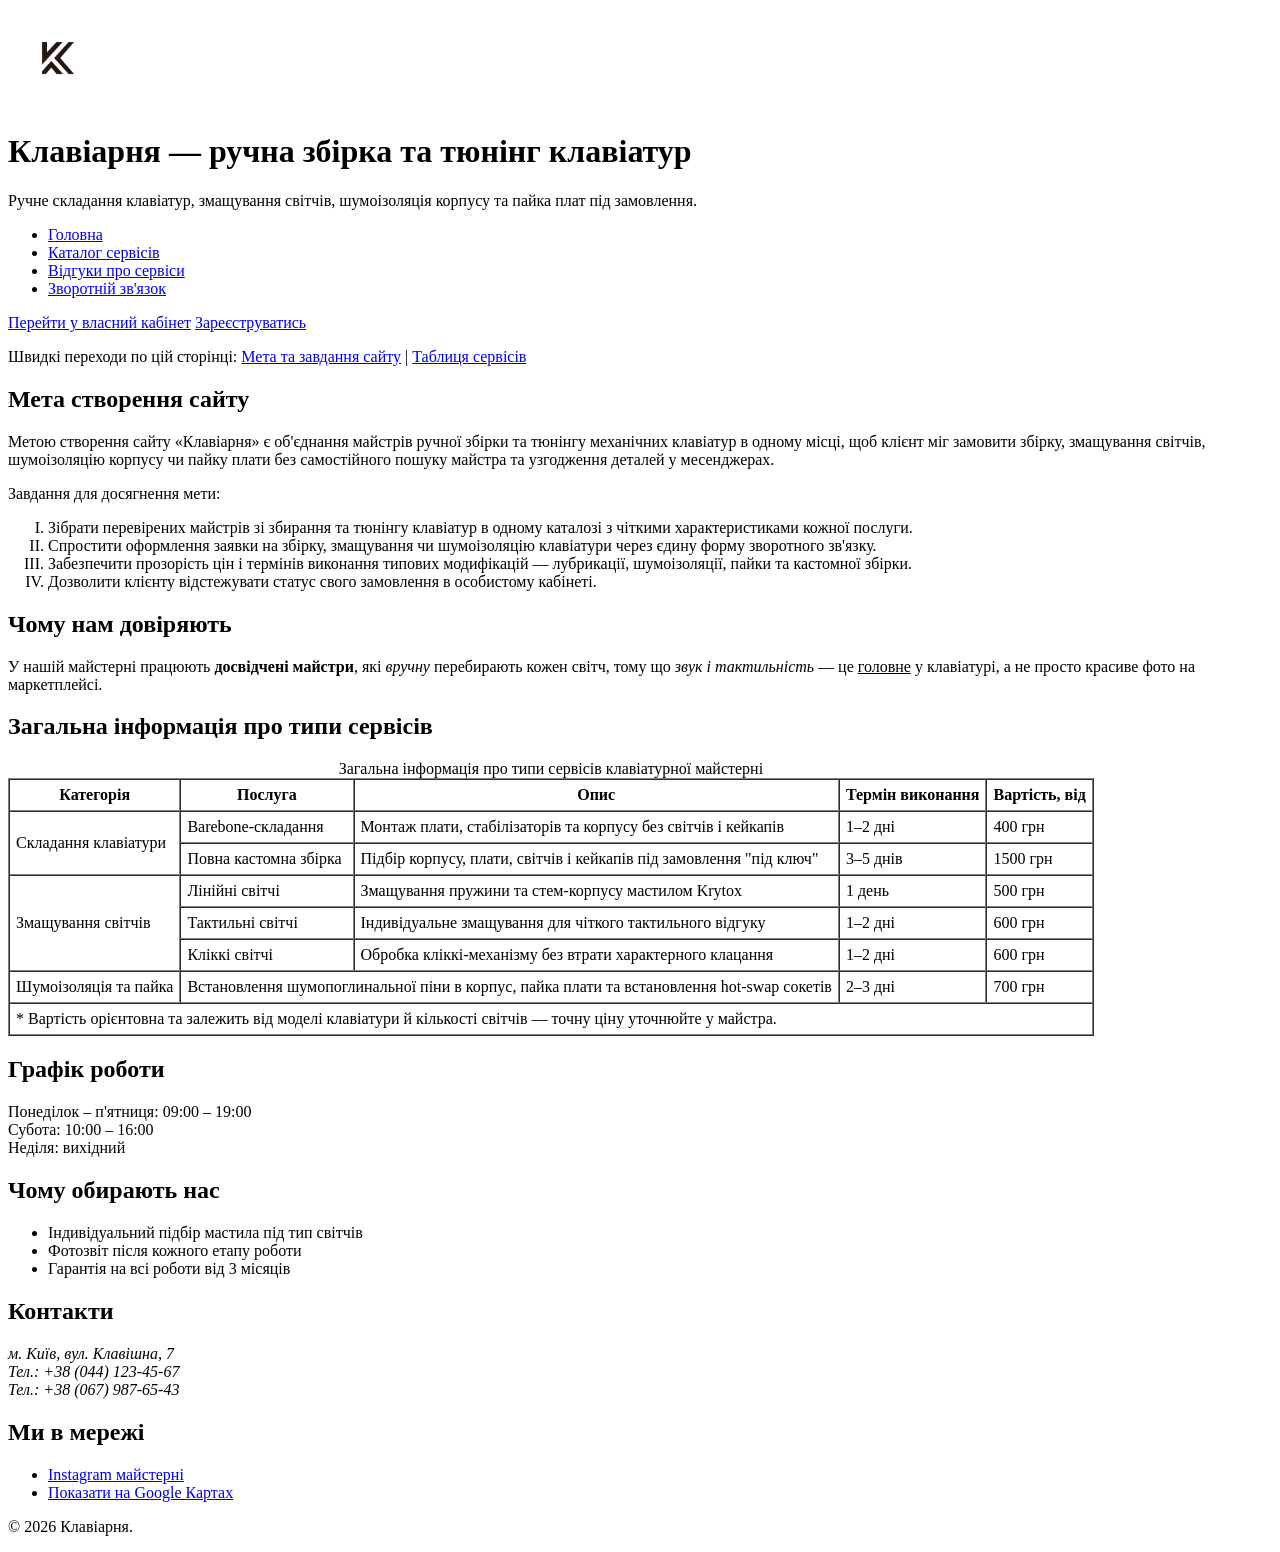
==== index.html @ dfae766c "Додання HTML сторінок та зображень Головна сторінка, стоірнка зворотного зв'язку та сторінка каталог" ====
<!DOCTYPE html>
<html lang="uk">
<head>
  <meta charset="UTF-8">
  <meta name="viewport" content="width=device-width, initial-scale=1.0">
  <title>Клавіарня — ручна збірка та тюнінг клавіатур</title>
</head>
<body>

<header>
  <img src="images/logo.png" alt="Логотип сервісного сайту Клавіарня" width="100" height="100">
  <h1>Клавіарня — ручна збірка та тюнінг клавіатур</h1>
  <p>Ручне складання клавіатур, змащування світчів, шумоізоляція корпусу та пайка плат під замовлення.</p>

  <nav>
    <ul>
      <li><a href="index.html">Головна</a></li>
      <li><a href="catalog.html">Каталог сервісів</a></li>
      <li><a href="reviews.html">Відгуки про сервіси</a></li>
      <li><a href="feedback.html">Зворотній зв'язок</a></li>
    </ul>
  </nav>

  <p>
    <a href="cabinet.html">Перейти у власний кабінет</a>
    <a href="register.html">Зареєструватись</a>
  </p>

  <p>
    Швидкі переходи по цій сторінці:
    <a href="#meta">Мета та завдання сайту</a> |
    <a href="#poslugy">Таблиця сервісів</a>
  </p>
</header>

<main>

  <section id="meta">
    <h2>Мета створення сайту</h2>
    <p>Метою створення сайту «Клавіарня» є об'єднання майстрів ручної збірки та
    тюнінгу механічних клавіатур в одному місці, щоб клієнт міг замовити збірку,
    змащування світчів, шумоізоляцію корпусу чи пайку плати без самостійного
    пошуку майстра та узгодження деталей у месенджерах.</p>

    <p>Завдання для досягнення мети:</p>
    <ol type="I">
      <li>Зібрати перевірених майстрів зі збирання та тюнінгу клавіатур в одному
      каталозі з чіткими характеристиками кожної послуги.</li>
      <li>Спростити оформлення заявки на збірку, змащування чи шумоізоляцію
      клавіатури через єдину форму зворотного зв'язку.</li>
      <li>Забезпечити прозорість цін і термінів виконання типових модифікацій —
      лубрикації, шумоізоляції, пайки та кастомної збірки.</li>
      <li>Дозволити клієнту відстежувати статус свого замовлення в особистому
      кабінеті.</li>
    </ol>
  </section>

  <article>
    <h2>Чому нам довіряють</h2>
    <p>У нашій майстерні працюють <b>досвідчені майстри</b>, які <i>вручну</i>
    перебирають кожен світч, тому що <em>звук і тактильність</em> — це
    <u>головне</u> у клавіатурі, а не просто красиве фото на маркетплейсі.</p>
  </article>

  <section id="poslugy">
    <h2>Загальна інформація про типи сервісів</h2>
    <table border="1" cellspacing="0" cellpadding="6">
      <caption>Загальна інформація про типи сервісів клавіатурної майстерні</caption>
      <thead>
        <tr>
          <th scope="col">Категорія</th>
          <th scope="col">Послуга</th>
          <th scope="col">Опис</th>
          <th scope="col">Термін виконання</th>
          <th scope="col">Вартість, від</th>
        </tr>
      </thead>
      <tbody>
        <tr>
          <td rowspan="2">Складання клавіатури</td>
          <td>Barebone-складання</td>
          <td>Монтаж плати, стабілізаторів та корпусу без світчів і кейкапів</td>
          <td>1–2 дні</td>
          <td>400 грн</td>
        </tr>
        <tr>
          <td>Повна кастомна збірка</td>
          <td>Підбір корпусу, плати, світчів і кейкапів під замовлення "під ключ"</td>
          <td>3–5 днів</td>
          <td>1500 грн</td>
        </tr>
        <tr>
          <td rowspan="3">Змащування світчів</td>
          <td>Лінійні світчі</td>
          <td>Змащування пружини та стем-корпусу мастилом Krytox</td>
          <td>1 день</td>
          <td>500 грн</td>
        </tr>
        <tr>
          <td>Тактильні світчі</td>
          <td>Індивідуальне змащування для чіткого тактильного відгуку</td>
          <td>1–2 дні</td>
          <td>600 грн</td>
        </tr>
        <tr>
          <td>Кліккі світчі</td>
          <td>Обробка кліккі-механізму без втрати характерного клацання</td>
          <td>1–2 дні</td>
          <td>600 грн</td>
        </tr>
        <tr>
          <td>Шумоізоляція та пайка</td>
          <td colspan="2">Встановлення шумопоглинальної піни в корпус, пайка плати
          та встановлення hot-swap сокетів</td>
          <td>2–3 дні</td>
          <td>700 грн</td>
        </tr>
      </tbody>
      <tfoot>
        <tr>
          <td colspan="5">* Вартість орієнтовна та залежить від моделі клавіатури
          й кількості світчів — точну ціну уточнюйте у майстра.</td>
        </tr>
      </tfoot>
    </table>
  </section>

</main>

<aside>
  <h2>Графік роботи</h2>
  <p>
    Понеділок – п'ятниця: 09:00 – 19:00<br>
    Субота: 10:00 – 16:00<br>
    Неділя: вихідний
  </p>

  <h2>Чому обирають нас</h2>
  <ul>
    <li>Індивідуальний підбір мастила під тип світчів</li>
    <li>Фотозвіт після кожного етапу роботи</li>
    <li>Гарантія на всі роботи від 3 місяців</li>
  </ul>
</aside>

<footer>
  <h2>Контакти</h2>
  <address>
    м. Київ, вул. Клавішна, 7<br>
    Тел.: +38 (044) 123-45-67<br>
    Тел.: +38 (067) 987-65-43
  </address>

  <h2>Ми в мережі</h2>
  <ul>
    <li><a href="https://www.instagram.com/" target="_blank" rel="noopener">Instagram майстерні</a></li>
    <li><a href="https://www.google.com/maps" target="_blank" rel="noopener">Показати на Google Картах</a></li>
  </ul>

  <p>© 2026 Клавіарня.</p>
</footer>

</body>
</html>
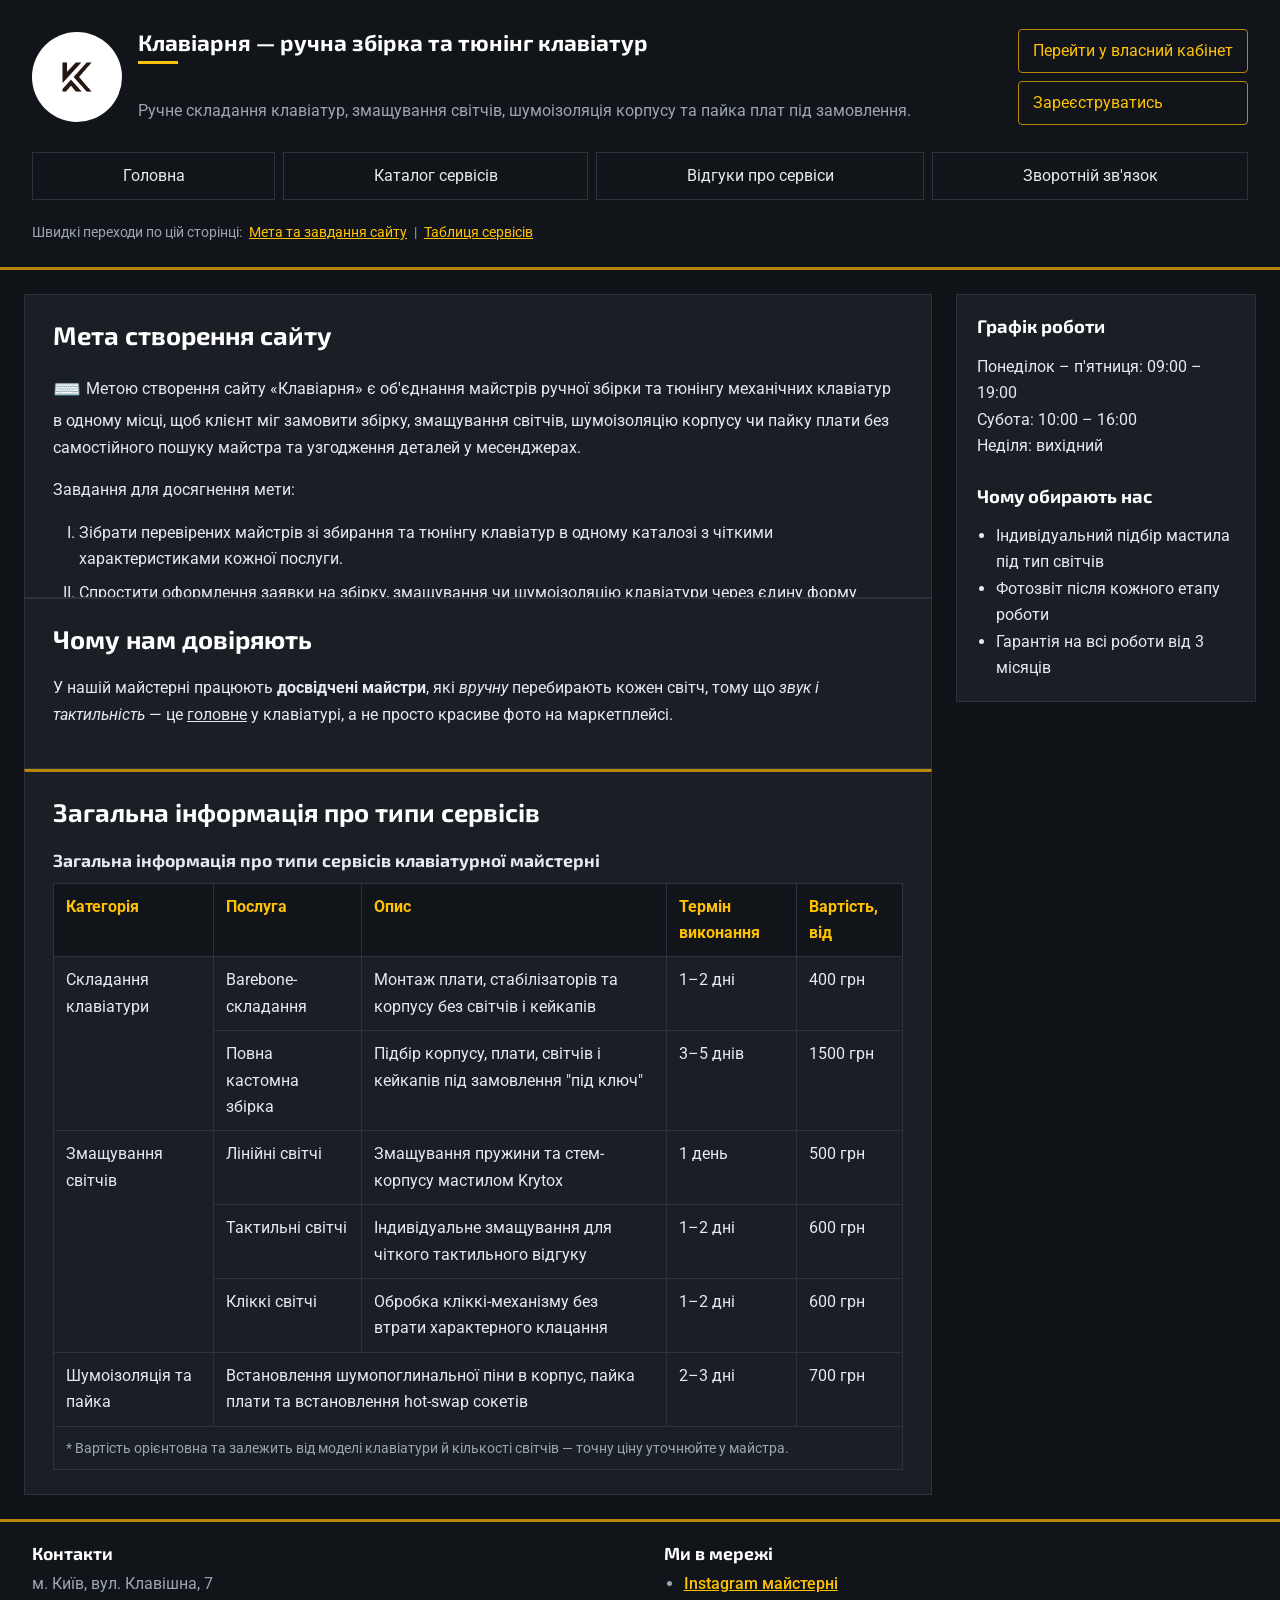
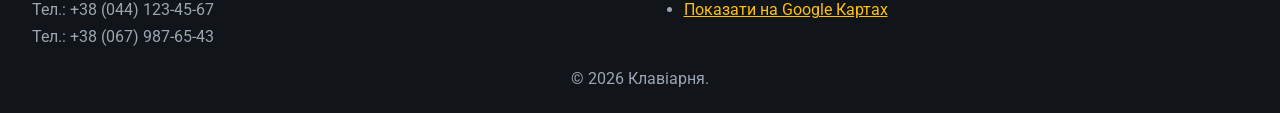
==== commit 72e7fb21: "Додано стилі css, змінено файли html для підтримки стилів та додані мінімальні вбудовані стилі" ====
--- a/index.html
+++ b/index.html
@@ -4,15 +4,26 @@
   <meta charset="UTF-8">
   <meta name="viewport" content="width=device-width, initial-scale=1.0">
   <title>Клавіарня — ручна збірка та тюнінг клавіатур</title>
+  <link rel="preconnect" href="https://fonts.googleapis.com">
+  <link rel="preconnect" href="https://fonts.gstatic.com" crossorigin>
+  <link href="https://fonts.googleapis.com/css2?family=Exo+2:wght@500;700;800&family=Roboto:ital,wght@0,400;0,500;0,700;1,400&display=swap" rel="stylesheet">
+  <link rel="stylesheet" href="css/style.css">
+  <link rel="stylesheet" href="css/index.css">
+  <style>
+    #meta {
+      max-height: 19rem;
+      overflow-y: auto;
+    }
+  </style>
 </head>
-<body>
+<body class="page-index">
 
-<header>
-  <img src="images/logo.png" alt="Логотип сервісного сайту Клавіарня" width="100" height="100">
-  <h1>Клавіарня — ручна збірка та тюнінг клавіатур</h1>
-  <p>Ручне складання клавіатур, змащування світчів, шумоізоляція корпусу та пайка плат під замовлення.</p>
+<header class="site-header">
+  <img class="logo" src="images/logo.png" alt="Логотип сервісного сайту Клавіарня" width="100" height="100">
+  <h1 class="site-title">Клавіарня — ручна збірка та тюнінг клавіатур</h1>
+  <p class="site-desc">Ручне складання клавіатур, змащування світчів, шумоізоляція корпусу та пайка плат під замовлення.</p>
 
-  <nav>
+  <nav class="main-nav">
     <ul>
       <li><a href="index.html">Головна</a></li>
       <li><a href="catalog.html">Каталог сервісів</a></li>
@@ -21,12 +32,12 @@
     </ul>
   </nav>
 
-  <p>
+  <p class="account-links">
     <a href="cabinet.html">Перейти у власний кабінет</a>
     <a href="register.html">Зареєструватись</a>
   </p>
 
-  <p>
+  <p class="quick-links">
     Швидкі переходи по цій сторінці:
     <a href="#meta">Мета та завдання сайту</a> |
     <a href="#poslugy">Таблиця сервісів</a>
@@ -64,7 +75,7 @@
 
   <section id="poslugy">
     <h2>Загальна інформація про типи сервісів</h2>
-    <table border="1" cellspacing="0" cellpadding="6">
+    <table class="services-table">
       <caption>Загальна інформація про типи сервісів клавіатурної майстерні</caption>
       <thead>
         <tr>
@@ -143,21 +154,25 @@
   </ul>
 </aside>
 
-<footer>
-  <h2>Контакти</h2>
-  <address>
-    м. Київ, вул. Клавішна, 7<br>
-    Тел.: +38 (044) 123-45-67<br>
-    Тел.: +38 (067) 987-65-43
-  </address>
+<footer class="site-footer">
+  <div class="footer-col">
+    <h2>Контакти</h2>
+    <address>
+      м. Київ, вул. Клавішна, 7<br>
+      Тел.: +38 (044) 123-45-67<br>
+      Тел.: +38 (067) 987-65-43
+    </address>
+  </div>
 
-  <h2>Ми в мережі</h2>
-  <ul>
-    <li><a href="https://www.instagram.com/" target="_blank" rel="noopener">Instagram майстерні</a></li>
-    <li><a href="https://www.google.com/maps" target="_blank" rel="noopener">Показати на Google Картах</a></li>
-  </ul>
+  <div class="footer-col footer-col--right">
+    <h2>Ми в мережі</h2>
+    <ul>
+      <li><a href="https://www.instagram.com/" target="_blank" rel="noopener">Instagram майстерні</a></li>
+      <li><a href="https://www.google.com/maps" target="_blank" rel="noopener">Показати на Google Картах</a></li>
+    </ul>
+  </div>
 
-  <p>© 2026 Клавіарня.</p>
+  <p class="copyright">© 2026 Клавіарня.</p>
 </footer>
 
 </body>
--- a/css/style.css
+++ b/css/style.css
@@ -0,0 +1,87 @@
+:root {
+  color-scheme: dark;
+  --bg: rgb(15, 18, 22);
+  --surface: #1a1f26;
+  --line: #2c333c;
+  --text: #e6e9ed;
+  --muted: #9aa5b1;
+  --accent: hsl(45, 100%, 51%);
+  --accent-dark: darkgoldenrod;
+  --font-head: "Exo 2", "Segoe UI", Arial, sans-serif;
+  --font-body: "Roboto", Arial, sans-serif;
+  --header-h: 106px;
+}
+
+*, *::before, *::after { box-sizing: border-box; }
+
+body {
+  margin: 0;
+  min-height: 100vh;
+  display: grid;
+  grid-template-rows: auto 1fr auto;
+  font: 400 1rem/1.65 var(--font-body);
+  color: var(--text);
+  background-color: var(--bg);
+}
+
+h1, h2, h3 { font-family: var(--font-head); line-height: 1.25; color: white; }
+h2 { font-size: 1.6rem; margin: 0 0 .8em; }
+h3 { font-size: 1.2rem; margin: 0 0 .6em; }
+
+a { color: var(--accent); }
+
+.site-header {
+  display: grid;
+  grid-template-columns: 70px 1fr auto;
+  align-items: center;
+  column-gap: 16px;
+  padding: 16px 32px;
+  background-color: #11151a;
+  border-bottom: 3px solid var(--accent-dark);
+  z-index: 100;
+}
+.site-title { margin: 0; font-size: 1.6rem; }
+.site-title::after {
+  content: "";
+  display: block;
+  height: 3px;
+  width: 40px;
+  margin-top: 4px;
+  background-color: var(--accent);
+  animation: scan 2.5s ease-in-out infinite alternate;
+}
+@keyframes scan { from { width: 40px; } to { width: 180px; } }
+
+.logo { width: 70px; height: 70px; object-fit: cover; border-radius: 50%; background-color: white; }
+
+.back-link { margin: 0; }
+.back-link a, .account-links a {
+  display: inline-block;
+  padding: 8px 14px;
+  border: 1px solid var(--accent-dark);
+  border-radius: 4px;
+  text-decoration: none;
+}
+
+.main-nav ul { display: grid; grid-auto-flow: column; gap: 8px; margin: 0; padding: 0; list-style: none; }
+.main-nav a {
+  display: block;
+  padding: 10px 16px;
+  text-align: center;
+  text-decoration: none;
+  color: var(--text);
+  background-color: transparent;
+  border: 1px solid var(--line);
+  transition: background-color .3s, color .3s, border-color .3s, transform .3s;
+}
+.main-nav a:hover {
+  background-color: var(--accent);
+  color: #14181d;
+  border-color: var(--accent);
+  transform: translateY(-2px);
+}
+
+.site-footer { padding: 20px 32px; background-color: #11151a; border-top: 3px solid var(--accent-dark); color: var(--muted); }
+.site-footer h2 { margin: 0 0 .4em; font-size: 1.1rem; }
+.site-footer address { font-style: normal; }
+.copyright { margin: 0; text-align: center; }
--- a/css/index.css
+++ b/css/index.css
@@ -0,0 +1,93 @@
+.page-index {
+  --header-h: 270px;
+  position: relative;
+  padding: var(--header-h) 24px 0;
+  grid-template-columns: minmax(0, 1fr) 300px;
+  grid-template-rows: 1fr auto;
+  grid-template-areas: "main aside" "footer footer";
+  column-gap: 24px;
+}
+.page-index main { grid-area: main; display: grid; align-content: start; min-width: 0; padding-top: 24px; }
+.page-index aside { grid-area: aside; }
+.page-index .site-footer { grid-area: footer; margin: 24px -24px 0; }
+
+.page-index .site-header {
+  position: absolute;
+  top: 0;
+  left: 0;
+  right: 0;
+  height: var(--header-h);
+  grid-template-columns: 90px 1fr auto;
+  grid-template-areas:
+    "logo  title account"
+    "logo  desc  account"
+    "nav   nav   nav"
+    "quick quick quick";
+  row-gap: 8px;
+}
+.page-index .logo { grid-area: logo; width: 90px; height: 90px; }
+.page-index .site-title { grid-area: title; font-size: 1.4rem; }
+.page-index .site-desc { grid-area: desc; margin: 0; color: var(--muted); }
+.page-index .account-links { grid-area: account; display: grid; gap: 8px; margin: 0; }
+.page-index .main-nav { grid-area: nav; }
+.page-index .quick-links { grid-area: quick; margin: 0; font-size: .9rem; color: var(--muted); }
+.quick-links a[href^="#"] { margin: 0 4px; }
+
+.page-index main > section,
+.page-index main > article {
+  margin: 0;
+  padding: 24px 28px;
+  background-color: var(--surface);
+  border: 1px solid var(--line);
+}
+.page-index main > * + * { border-top: 0; }
+#meta ~ #poslugy { border-top: 3px solid var(--accent-dark); }
+
+#meta h2 + p::before { content: "⌨️ "; font-size: 1.4em; vertical-align: middle; }
+#meta ol { padding-left: 1.6em; }
+#meta li { margin-bottom: .5em; }
+
+#poslugy { position: relative; top: 0; z-index: 5; overflow-x: auto; transition: top .4s ease; }
+#poslugy:hover { top: 2vh; }
+
+.services-table { width: 100%; border-collapse: collapse; }
+.services-table caption { padding-bottom: 12px; font: 700 1.1rem var(--font-head); text-align: left; }
+.services-table th, .services-table td { padding: 10px 12px; border: 1px solid var(--line); text-align: left; vertical-align: top; }
+.services-table thead th { background-color: #11151a; color: var(--accent); }
+.services-table tfoot td { font-size: .85rem; color: var(--muted); }
+
+.page-index aside {
+  position: sticky;
+  top: 16px;
+  align-self: start;
+  z-index: 10;
+  margin-top: 24px;
+  padding: 20px;
+  background-color: var(--surface);
+  border: 1px solid var(--line);
+}
+.page-index aside h2 { font-size: 1.15rem; }
+.page-index aside h2:not(:first-child) { margin-top: 1.4em; }
+.page-index aside ul { margin: 0; padding-left: 1.2em; }
+
+.footer-col { float: left; width: 48%; }
+.footer-col--right { float: right; }
+.footer-col ul { margin: 0; padding-left: 1.2em; }
+.page-index .site-footer::after { content: ""; display: block; clear: both; }
+.page-index .copyright { clear: both; padding-top: 16px; }
+
+.site-footer address { font-size: 1rem; }
+.site-footer address:hover { font-size: 1.2rem; transition: font-size .4s ease 2s; }
+.site-footer a[href*="instagram"] { font-weight: 500; }
+
+@media (max-width: 860px) {
+  .page-index { padding-top: 0; grid-template-columns: minmax(0, 1fr); grid-template-areas: "main" "aside" "footer"; }
+  .page-index .site-header {
+    position: relative; height: auto; margin: 0 -24px;
+    grid-template-columns: 1fr;
+    grid-template-areas: "logo" "title" "desc" "account" "nav" "quick";
+  }
+  .page-index .main-nav ul { grid-auto-flow: row; }
+  .page-index aside { position: static; }
+  .footer-col, .footer-col--right { float: none; width: auto; }
+}
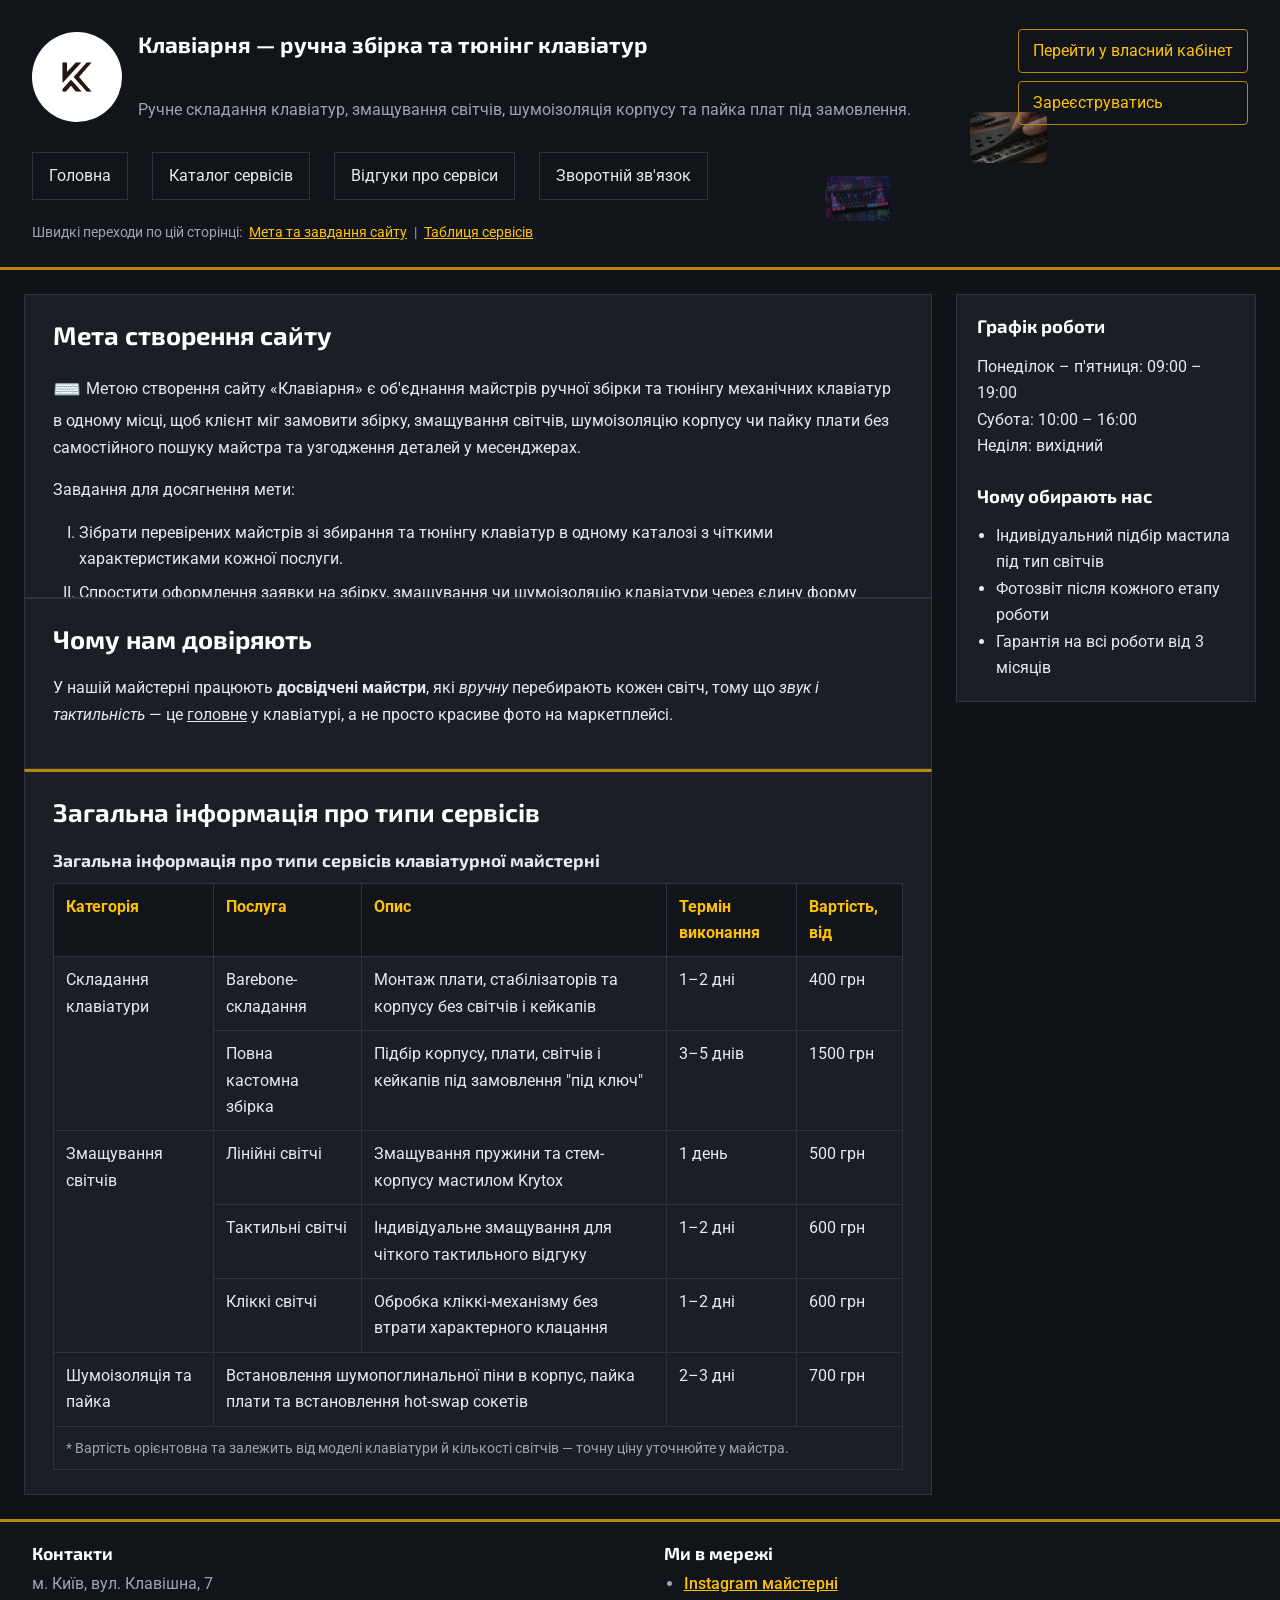
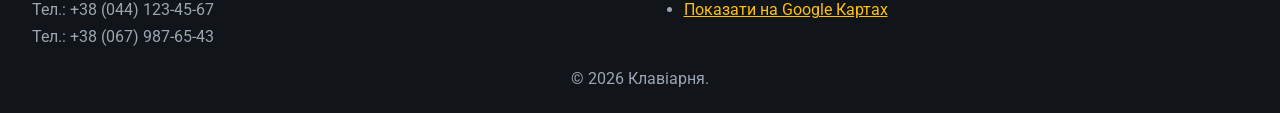
==== commit 5dbfbbca: "lab 4" ====
--- a/index.html
+++ b/index.html
@@ -9,6 +9,7 @@
   <link href="https://fonts.googleapis.com/css2?family=Exo+2:wght@500;700;800&family=Roboto:ital,wght@0,400;0,500;0,700;1,400&display=swap" rel="stylesheet">
   <link rel="stylesheet" href="css/style.css">
   <link rel="stylesheet" href="css/index.css">
+  <link rel="stylesheet" href="css/effects.css">
   <style>
     #meta {
       max-height: 19rem;
@@ -175,5 +176,7 @@
   <p class="copyright">© 2026 Клавіарня.</p>
 </footer>
 
+<script src="js/index-ui.js" defer></script>
+
 </body>
 </html>
--- a/css/style.css
+++ b/css/style.css
@@ -41,18 +41,14 @@
   z-index: 100;
 }
 .site-title { margin: 0; font-size: 1.6rem; }
-.site-title::after {
-  content: "";
-  display: block;
-  height: 3px;
-  width: 40px;
-  margin-top: 4px;
-  background-color: var(--accent);
-  animation: scan 2.5s ease-in-out infinite alternate;
+
+.logo { 
+  width: 70px; 
+  height: 70px; 
+  object-fit: cover; 
+  border-radius: 50%; 
+  background-color: white; 
 }
-@keyframes scan { from { width: 40px; } to { width: 180px; } }
-
-.logo { width: 70px; height: 70px; object-fit: cover; border-radius: 50%; background-color: white; }
 
 .back-link { margin: 0; }
 .back-link a, .account-links a {
--- a/css/index.css
+++ b/css/index.css
@@ -81,9 +81,14 @@
 .site-footer a[href*="instagram"] { font-weight: 500; }
 
 @media (max-width: 860px) {
-  .page-index { padding-top: 0; grid-template-columns: minmax(0, 1fr); grid-template-areas: "main" "aside" "footer"; }
+  .page-index {
+    padding-top: 0;
+    grid-template-columns: minmax(0, 1fr);
+    grid-template-rows: auto auto auto auto;
+    grid-template-areas: "header" "main" "aside" "footer";
+  }
   .page-index .site-header {
-    position: relative; height: auto; margin: 0 -24px;
+    position: relative; grid-area: header; height: auto; margin: 0 -24px;
     grid-template-columns: 1fr;
     grid-template-areas: "logo" "title" "desc" "account" "nav" "quick";
   }
--- a/css/effects.css
+++ b/css/effects.css
@@ -0,0 +1,150 @@
+/* 1. Предмети на фоні шапки головної сторінки */
+.page-index .site-header { isolation: isolate; }
+.float-item {
+  position: absolute;
+  z-index: -1;
+  object-fit: cover;
+  border-radius: 8px;
+  opacity: 0;
+  pointer-events: none;
+  transition: opacity .7s;
+}
+.float-item.visible { opacity: .5; }
+
+/* 5. Навігація: зверху (горизонтально) або праворуч (вертикально) */
+.nav-top .main-nav ul,
+.nav-side .main-nav ul {
+  display: flex;
+  list-style: none;
+  margin: 0;
+  padding: 0;
+}
+.nav-top .main-nav ul { flex-flow: row wrap; gap: .5rem 1.5rem; }
+.nav-side .main-nav ul { flex-direction: column; gap: .6rem; }
+
+@media (max-width: 768px) {
+  .page-index .site-header.nav-side {
+    height: auto;
+    padding: 16px;
+    grid-template-columns: minmax(0, 1fr) 92px;
+    grid-template-areas:
+      "logo nav"
+      "title nav"
+      "desc nav"
+      "account nav"
+      "quick quick";
+    align-items: center;
+  }
+
+  .page-index .site-header.nav-side .main-nav {
+    position: static;
+    grid-area: nav;
+    width: auto;
+    align-self: stretch;
+  }
+
+  .page-index .site-header.nav-side .main-nav ul {
+    height: 100%;
+    justify-content: center;
+    gap: .4rem;
+  }
+
+  .page-index .site-header.nav-side .main-nav a {
+    padding: .5rem .3rem;
+    font-size: .85rem;
+    line-height: 1.3;
+  }
+}
+
+/* 2. Випадаюче підменю каталогу */
+.catalog-menu { grid-column: 1 / -1; }
+.catalog-menu > ul { display: flex; flex-wrap: wrap; gap: .5rem 1.5rem; list-style: none; margin: 0; padding: 0; }
+.catalog-menu li { position: relative; }
+.catalog-menu button {
+  padding: .6rem 1rem;
+  font: inherit;
+  color: var(--text);
+  background: var(--surface);
+  border: 1px solid var(--accent-dark);
+  border-radius: 4px;
+  cursor: pointer;
+}
+.catalog-menu button:hover,
+.catalog-menu button:focus-visible { color: #14181d; background: var(--accent); }
+.catalog-menu .submenu {
+  display: block;
+  position: absolute;
+  top: 100%;
+  left: 0;
+  z-index: 20;
+  min-width: 16rem;
+  max-width: min(22rem, calc(100vw - 2rem));
+  margin: .3rem 0 0;
+  padding: .4rem 0;
+  list-style: none;
+  background: var(--surface);
+  color: var(--text);
+  border: 1px solid var(--line);
+  border-top: 2px solid var(--accent-dark);
+  box-shadow: 0 4px 12px rgba(0, 0, 0, .4);
+}
+.catalog-menu .submenu[hidden] { display: none; }
+.catalog-menu .submenu a { display: block; padding: .35rem 1rem; color: inherit; text-decoration: none; }
+.catalog-menu .submenu a:hover,
+.catalog-menu .submenu a:focus-visible { background: #303740; color: var(--accent); }
+
+/* 3. Фліп-карти */
+.flip-card { display: block; width: 100%; aspect-ratio: 3 / 2; perspective: 800px; cursor: pointer; }
+.flip-card:focus-visible { outline: 2px solid var(--accent); outline-offset: 4px; }
+.flip-card-inner { position: relative; width: 100%; height: 100%; transition: transform .6s; transform-style: preserve-3d; }
+.flip-card:hover .flip-card-inner,
+.flip-card:focus .flip-card-inner,
+.flip-card.is-flipped .flip-card-inner { transform: rotateY(180deg); }
+.flip-card .flip-front,
+.flip-card .flip-back {
+  position: absolute;
+  inset: 0;
+  width: 100%;
+  height: 100%;
+  box-sizing: border-box;
+  backface-visibility: hidden;
+  -webkit-backface-visibility: hidden;
+}
+.flip-card .flip-front { object-fit: cover; }
+.flip-card .flip-back {
+  padding: .75rem 1rem;
+  overflow: auto;
+  background: #1e2327;
+  color: #fff;
+  font-size: .9rem;
+  transform: rotateY(180deg);
+}
+.flip-card .flip-back h4 { margin: 0 0 .4rem; color: var(--accent); font-family: var(--font-head); }
+.flip-card .flip-back ul { margin: 0; padding-left: 1.2rem; }
+.flip-card .flip-back li:first-child { font-size: inherit; font-style: normal; }
+
+/* 4. Поле «Детально» і підказка */
+#details { transition: background-color .2s, border-color .2s, box-shadow .2s; }
+#details.details-active {
+  color: #f3efe3;
+  background-color: #29271f;
+  border-color: #c99b1a;
+  box-shadow: 0 0 0 3px rgba(201, 155, 26, .2);
+}
+#details.details-active::placeholder { color: #b7ad8a; }
+.tooltip {
+  position: fixed;
+  z-index: 50;
+  max-width: min(18rem, calc(100vw - 24px));
+  padding: .65rem .85rem;
+  background: #1e2327;
+  color: #fff;
+  border: 1px solid var(--accent-dark);
+  border-radius: 6px;
+  font-size: .9rem;
+  line-height: 1.45;
+  opacity: 0;
+  pointer-events: none;
+  transition: opacity .2s;
+}
+.tooltip.show { opacity: 1; }
